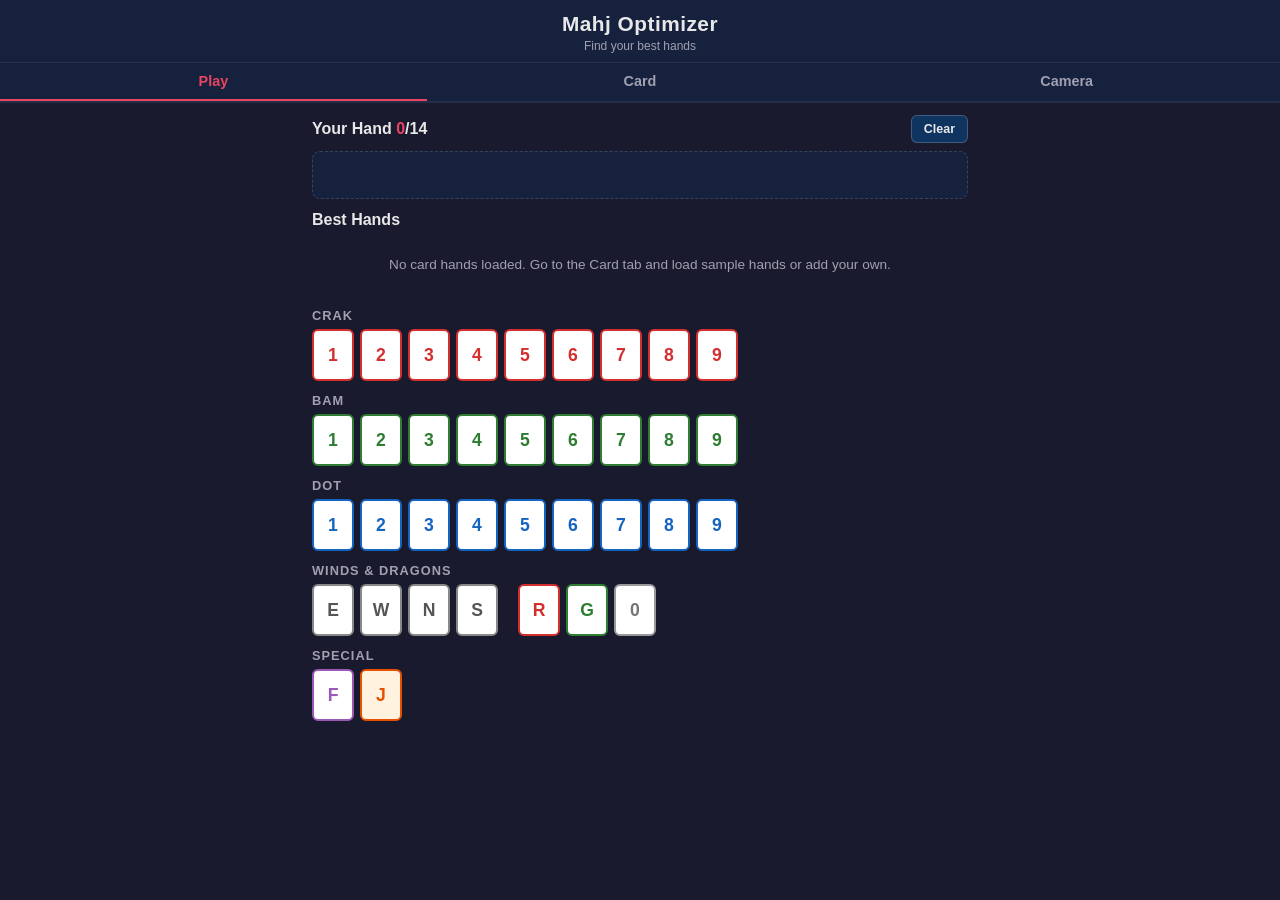
==== mahjong-hand-optimizer/standalone.html @ 04812c79 "Add standalone HTML version of Mahj Optimizer Single self-contained file with all CSS and JS inlined" ====
<!DOCTYPE html>
<html lang="en">
<head>
  <meta charset="UTF-8">
  <meta name="viewport" content="width=device-width, initial-scale=1.0, user-scalable=no">
  <meta name="theme-color" content="#1a1a2e">
  <meta name="description" content="American Mahjong hand optimizer - find the best hands to pursue from your tiles">
  <title>Mahj Optimizer</title>
  <style>
/* === Reset & Base === */
*, *::before, *::after {
  box-sizing: border-box;
  margin: 0;
  padding: 0;
}

:root {
  --bg: #1a1a2e;
  --bg-card: #16213e;
  --bg-surface: #0f3460;
  --text: #e8e8e8;
  --text-dim: #a0a0b0;
  --accent: #e94560;
  --accent-hover: #ff6b81;
  --green: #2ecc71;
  --red: #e74c3c;
  --orange: #f39c12;
  --purple: #9b59b6;
  --tile-bg: #fff;
  --tile-border: #ccc;
  --crack-color: #d32f2f;
  --bam-color: #2e7d32;
  --dot-color: #1565c0;
  --radius: 8px;
  --radius-lg: 12px;
}

html { font-size: 16px; -webkit-text-size-adjust: 100%; }

body {
  font-family: -apple-system, BlinkMacSystemFont, 'Segoe UI', Roboto, sans-serif;
  background: var(--bg);
  color: var(--text);
  min-height: 100vh;
  overflow-x: hidden;
  -webkit-tap-highlight-color: transparent;
}

.header {
  text-align: center;
  padding: 12px 16px 8px;
  background: var(--bg-card);
  border-bottom: 1px solid rgba(255,255,255,0.08);
}
.header-title { font-size: 1.3rem; font-weight: 700; letter-spacing: 0.5px; }
.header-subtitle { font-size: 0.75rem; color: var(--text-dim); }

.tabs {
  display: flex;
  background: var(--bg-card);
  border-bottom: 2px solid rgba(255,255,255,0.06);
  position: sticky;
  top: 0;
  z-index: 100;
}
.tab {
  flex: 1; padding: 10px 0; font-size: 0.9rem; font-weight: 600;
  color: var(--text-dim); background: none; border: none; cursor: pointer;
  border-bottom: 2px solid transparent; transition: color 0.2s, border-color 0.2s;
}
.tab.active { color: var(--accent); border-bottom-color: var(--accent); }
.tab:active { opacity: 0.7; }

.tab-content { display: none; padding: 12px 12px 24px; }
.tab-content.active { display: block; }

.hand-display { margin-bottom: 12px; }
.hand-header { display: flex; align-items: center; justify-content: space-between; margin-bottom: 8px; }
.hand-header h2 { font-size: 1rem; font-weight: 600; }
#hand-count { color: var(--accent); }

.tile-row {
  display: flex; flex-wrap: wrap; gap: 4px; min-height: 48px; padding: 8px;
  background: var(--bg-card); border-radius: var(--radius);
  border: 1px dashed rgba(255,255,255,0.15);
}
.tile-row .hand-tile {
  width: 36px; height: 46px; display: flex; align-items: center; justify-content: center;
  font-size: 0.8rem; font-weight: 700; border-radius: 4px; background: var(--tile-bg);
  color: #333; cursor: pointer; border: 1.5px solid var(--tile-border);
  transition: transform 0.1s; user-select: none;
}
.hand-tile:active { transform: scale(0.9); }
.hand-tile.tile-crack { color: var(--crack-color); border-color: var(--crack-color); }
.hand-tile.tile-bam { color: var(--bam-color); border-color: var(--bam-color); }
.hand-tile.tile-dot { color: var(--dot-color); border-color: var(--dot-color); }
.hand-tile.tile-wind { color: #555; border-color: #888; }
.hand-tile.tile-dragon-red { color: var(--crack-color); border-color: var(--crack-color); }
.hand-tile.tile-dragon-green { color: var(--bam-color); border-color: var(--bam-color); }
.hand-tile.tile-dragon-soap { color: #757575; border-color: #999; }
.hand-tile.tile-flower { color: var(--purple); border-color: var(--purple); }
.hand-tile.tile-joker { color: #e65100; border-color: #e65100; }

.picker-section { margin-top: 16px; }
.picker-section h3 {
  font-size: 0.8rem; font-weight: 600; color: var(--text-dim);
  margin: 12px 0 6px; text-transform: uppercase; letter-spacing: 1px;
}
.tile-picker { display: flex; flex-wrap: wrap; gap: 6px; }
.picker-gap { width: 8px; }

.tile-btn {
  width: 38px; height: 48px; display: flex; align-items: center; justify-content: center;
  font-size: 1rem; font-weight: 700; border-radius: 6px; background: var(--tile-bg);
  border: 2px solid var(--tile-border); cursor: pointer;
  transition: transform 0.1s, box-shadow 0.1s; user-select: none;
}
.tile-btn:active { transform: scale(0.92); }
.tile-btn.tile-crack { color: var(--crack-color); border-color: var(--crack-color); }
.tile-btn.tile-bam { color: var(--bam-color); border-color: var(--bam-color); }
.tile-btn.tile-dot { color: var(--dot-color); border-color: var(--dot-color); }
.tile-btn.tile-wind { color: #555; border-color: #888; }
.tile-btn.tile-dragon-red { color: var(--crack-color); border-color: var(--crack-color); }
.tile-btn.tile-dragon-green { color: var(--bam-color); border-color: var(--bam-color); }
.tile-btn.tile-dragon-soap { color: #757575; border-color: #999; }
.tile-btn.tile-flower { color: var(--purple); border-color: var(--purple); }
.tile-btn.tile-joker { color: #e65100; border-color: #e65100; background: #fff3e0; }
.tile-btn.maxed { opacity: 0.35; pointer-events: none; }

.results-section { margin-top: 4px; }
.results-section h2 { font-size: 1rem; font-weight: 600; margin-bottom: 8px; }
.results-placeholder { color: var(--text-dim); font-size: 0.85rem; text-align: center; padding: 20px 12px; }
.results-list { display: flex; flex-direction: column; gap: 8px; }

.result-card {
  background: var(--bg-card); border-radius: var(--radius); padding: 12px;
  border-left: 4px solid var(--accent);
}
.result-card.top-match { border-left-color: var(--green); }
.result-header { display: flex; justify-content: space-between; align-items: center; margin-bottom: 6px; }
.result-category { font-size: 0.75rem; color: var(--text-dim); text-transform: uppercase; letter-spacing: 0.5px; }
.result-score { font-size: 1.1rem; font-weight: 700; color: var(--green); }
.result-description {
  font-size: 0.85rem; color: var(--text); margin-bottom: 8px;
  font-family: 'SF Mono', 'Fira Code', monospace;
}
.result-bar { height: 6px; background: rgba(255,255,255,0.1); border-radius: 3px; margin-bottom: 8px; overflow: hidden; }
.result-bar-fill { height: 100%; border-radius: 3px; background: var(--green); transition: width 0.3s ease; }
.result-tiles { display: flex; flex-wrap: wrap; gap: 3px; margin-bottom: 6px; }
.result-tile { font-size: 0.7rem; font-weight: 600; padding: 2px 5px; border-radius: 3px; background: rgba(46,204,113,0.2); color: var(--green); }
.result-tile.needed { background: rgba(231,76,60,0.2); color: var(--red); }
.result-meta { display: flex; gap: 12px; font-size: 0.7rem; color: var(--text-dim); }
.result-meta .concealed { color: var(--orange); }

.card-section { max-width: 600px; }
.card-header { display: flex; align-items: center; justify-content: space-between; margin-bottom: 8px; }
.card-header h2 { font-size: 1.1rem; }
.card-actions { display: flex; gap: 6px; }
.card-info { font-size: 0.82rem; color: var(--text-dim); margin-bottom: 16px; line-height: 1.4; }
.card-list { display: flex; flex-direction: column; gap: 8px; }
.card-item { background: var(--bg-card); border-radius: var(--radius); padding: 10px 12px; display: flex; justify-content: space-between; align-items: center; }
.card-item-info { flex: 1; }
.card-item-category { font-size: 0.7rem; color: var(--text-dim); text-transform: uppercase; letter-spacing: 0.5px; }
.card-item-desc { font-size: 0.82rem; font-family: 'SF Mono', 'Fira Code', monospace; margin-top: 2px; }
.card-item-meta { font-size: 0.7rem; color: var(--text-dim); margin-top: 2px; }
.card-item .btn-remove { background: none; border: none; color: var(--red); font-size: 1.1rem; cursor: pointer; padding: 4px 8px; border-radius: 4px; }
.card-item .btn-remove:active { background: rgba(231,76,60,0.2); }
.card-empty { text-align: center; padding: 30px 16px; color: var(--text-dim); font-size: 0.9rem; }

.import-export { margin-top: 20px; background: var(--bg-card); border-radius: var(--radius); padding: 12px; }
.import-export summary { font-size: 0.85rem; cursor: pointer; color: var(--text-dim); }
.import-export-content { margin-top: 10px; display: flex; flex-direction: column; gap: 8px; }
.import-textarea {
  width: 100%; background: var(--bg); color: var(--text);
  border: 1px solid rgba(255,255,255,0.15); border-radius: var(--radius);
  padding: 8px; font-size: 0.8rem; font-family: 'SF Mono', 'Fira Code', monospace; resize: vertical;
}

.camera-section { display: flex; justify-content: center; align-items: center; min-height: 60vh; }
.camera-placeholder { text-align: center; color: var(--text-dim); }
.camera-icon { font-size: 4rem; margin-bottom: 12px; }
.camera-placeholder h2 { margin-bottom: 8px; color: var(--text); }
.camera-placeholder p { font-size: 0.9rem; line-height: 1.5; }

.btn-sm {
  padding: 6px 12px; font-size: 0.78rem; font-weight: 600;
  border: 1px solid rgba(255,255,255,0.2); border-radius: 6px;
  background: var(--bg-surface); color: var(--text); cursor: pointer;
  transition: background 0.15s;
}
.btn-sm:active { background: rgba(255,255,255,0.1); }
.btn-danger { border-color: var(--red); color: var(--red); }
.btn-danger:active { background: rgba(231,76,60,0.2); }
.hidden { display: none !important; }

@media (min-width: 480px) {
  .tile-btn { width: 42px; height: 52px; font-size: 1.1rem; }
  .tile-row .hand-tile { width: 40px; height: 50px; font-size: 0.85rem; }
}
@media (min-width: 768px) {
  .tab-content { max-width: 680px; margin: 0 auto; }
}
  </style>
</head>
<body>
  <div id="app">
    <header class="header">
      <h1 class="header-title">Mahj Optimizer</h1>
      <span class="header-subtitle">Find your best hands</span>
    </header>

    <nav class="tabs">
      <button class="tab active" data-tab="play">Play</button>
      <button class="tab" data-tab="card">Card</button>
      <button class="tab" data-tab="camera">Camera</button>
    </nav>

    <main id="tab-play" class="tab-content active">
      <section class="hand-display">
        <div class="hand-header">
          <h2>Your Hand <span id="hand-count">0</span>/14</h2>
          <button id="clear-hand" class="btn-sm">Clear</button>
        </div>
        <div id="player-hand" class="tile-row"></div>
      </section>

      <section class="results-section">
        <h2>Best Hands</h2>
        <div id="results-list" class="results-list">
          <p class="results-placeholder">Tap tiles below to add them to your hand. Matching hands will appear here.</p>
        </div>
      </section>

      <section class="picker-section">
        <h3>Crak</h3>
        <div class="tile-picker" data-suit="crack">
          <button class="tile-btn tile-crack" data-tile="crack-1">1</button>
          <button class="tile-btn tile-crack" data-tile="crack-2">2</button>
          <button class="tile-btn tile-crack" data-tile="crack-3">3</button>
          <button class="tile-btn tile-crack" data-tile="crack-4">4</button>
          <button class="tile-btn tile-crack" data-tile="crack-5">5</button>
          <button class="tile-btn tile-crack" data-tile="crack-6">6</button>
          <button class="tile-btn tile-crack" data-tile="crack-7">7</button>
          <button class="tile-btn tile-crack" data-tile="crack-8">8</button>
          <button class="tile-btn tile-crack" data-tile="crack-9">9</button>
        </div>

        <h3>Bam</h3>
        <div class="tile-picker" data-suit="bam">
          <button class="tile-btn tile-bam" data-tile="bam-1">1</button>
          <button class="tile-btn tile-bam" data-tile="bam-2">2</button>
          <button class="tile-btn tile-bam" data-tile="bam-3">3</button>
          <button class="tile-btn tile-bam" data-tile="bam-4">4</button>
          <button class="tile-btn tile-bam" data-tile="bam-5">5</button>
          <button class="tile-btn tile-bam" data-tile="bam-6">6</button>
          <button class="tile-btn tile-bam" data-tile="bam-7">7</button>
          <button class="tile-btn tile-bam" data-tile="bam-8">8</button>
          <button class="tile-btn tile-bam" data-tile="bam-9">9</button>
        </div>

        <h3>Dot</h3>
        <div class="tile-picker" data-suit="dot">
          <button class="tile-btn tile-dot" data-tile="dot-1">1</button>
          <button class="tile-btn tile-dot" data-tile="dot-2">2</button>
          <button class="tile-btn tile-dot" data-tile="dot-3">3</button>
          <button class="tile-btn tile-dot" data-tile="dot-4">4</button>
          <button class="tile-btn tile-dot" data-tile="dot-5">5</button>
          <button class="tile-btn tile-dot" data-tile="dot-6">6</button>
          <button class="tile-btn tile-dot" data-tile="dot-7">7</button>
          <button class="tile-btn tile-dot" data-tile="dot-8">8</button>
          <button class="tile-btn tile-dot" data-tile="dot-9">9</button>
        </div>

        <h3>Winds &amp; Dragons</h3>
        <div class="tile-picker">
          <button class="tile-btn tile-wind" data-tile="wind-E">E</button>
          <button class="tile-btn tile-wind" data-tile="wind-W">W</button>
          <button class="tile-btn tile-wind" data-tile="wind-N">N</button>
          <button class="tile-btn tile-wind" data-tile="wind-S">S</button>
          <span class="picker-gap"></span>
          <button class="tile-btn tile-dragon-red" data-tile="dragon-red">R</button>
          <button class="tile-btn tile-dragon-green" data-tile="dragon-green">G</button>
          <button class="tile-btn tile-dragon-soap" data-tile="dragon-soap">0</button>
        </div>

        <h3>Special</h3>
        <div class="tile-picker">
          <button class="tile-btn tile-flower" data-tile="flower">F</button>
          <button class="tile-btn tile-joker" data-tile="joker">J</button>
        </div>
      </section>
    </main>

    <main id="tab-card" class="tab-content">
      <section class="card-section">
        <div class="card-header">
          <h2>Your Card</h2>
          <div class="card-actions">
            <button id="load-samples" class="btn-sm">Load Samples</button>
            <button id="clear-card" class="btn-sm btn-danger">Clear All</button>
          </div>
        </div>
        <p class="card-info">
          Enter the hands from your NMJL card. Hands are saved locally on your device.
          You can start with sample hands to try the app.
        </p>
        <div id="card-list" class="card-list"></div>

        <details class="import-export">
          <summary>Import / Export</summary>
          <div class="import-export-content">
            <button id="export-card" class="btn-sm">Export JSON</button>
            <button id="import-card-btn" class="btn-sm">Import JSON</button>
            <textarea id="import-export-area" class="import-textarea" rows="6" placeholder="Paste card JSON here..."></textarea>
          </div>
        </details>
      </section>
    </main>

    <main id="tab-camera" class="tab-content">
      <section class="camera-section">
        <div class="camera-placeholder">
          <div class="camera-icon">&#128247;</div>
          <h2>Camera Coming Soon</h2>
          <p>Point your phone at your tiles for instant recognition.<br>
             This feature is under development.</p>
        </div>
      </section>
    </main>
  </div>

<script>
// ============================================================================
// tiles.js
// ============================================================================
const SUITS = ['crack', 'bam', 'dot'];
const SUIT_DISPLAY = { crack: 'Crak', bam: 'Bam', dot: 'Dot' };
const SUIT_SHORT = { crack: 'C', bam: 'B', dot: 'D' };
const SUIT_COLORS = { crack: '#d32f2f', bam: '#2e7d32', dot: '#1565c0' };
const VALUES = [1, 2, 3, 4, 5, 6, 7, 8, 9];
const WINDS = ['E', 'W', 'N', 'S'];
const WIND_NAMES = { E: 'East', W: 'West', N: 'North', S: 'South' };
const DRAGONS = ['red', 'green', 'soap'];
const DRAGON_DISPLAY = { red: 'Red', green: 'Green', soap: 'Soap' };
const DRAGON_SHORT = { red: 'R', green: 'G', soap: '0' };
const SUIT_DRAGON = { crack: 'red', bam: 'green', dot: 'soap' };
const DRAGON_SUIT = { red: 'crack', green: 'bam', soap: 'dot' };

function tile(type, ...args) {
  switch (type) {
    case 'suit': return args[0] + '-' + args[1];
    case 'wind': return 'wind-' + args[0];
    case 'dragon': return 'dragon-' + args[0];
    case 'flower': return 'flower';
    case 'joker': return 'joker';
    default: return type;
  }
}

function parseTile(id) {
  if (id === 'flower') return { type: 'flower' };
  if (id === 'joker') return { type: 'joker' };
  if (id.startsWith('wind-')) return { type: 'wind', wind: id.slice(5) };
  if (id.startsWith('dragon-')) return { type: 'dragon', dragon: id.slice(7) };
  var dash = id.indexOf('-');
  return { type: 'suit', suit: id.slice(0, dash), value: parseInt(id.slice(dash + 1)) };
}

function tileLabel(id) {
  var t = parseTile(id);
  switch (t.type) {
    case 'suit': return t.value + SUIT_SHORT[t.suit];
    case 'wind': return t.wind;
    case 'dragon': return DRAGON_SHORT[t.dragon];
    case 'flower': return 'F';
    case 'joker': return 'J';
  }
}

function tileName(id) {
  var t = parseTile(id);
  switch (t.type) {
    case 'suit': return t.value + ' ' + SUIT_DISPLAY[t.suit];
    case 'wind': return WIND_NAMES[t.wind];
    case 'dragon': return DRAGON_DISPLAY[t.dragon];
    case 'flower': return 'Flower';
    case 'joker': return 'Joker';
  }
}

function maxCount(id) {
  var t = parseTile(id);
  if (t.type === 'flower') return 8;
  if (t.type === 'joker') return 8;
  return 4;
}

// ============================================================================
// hands.js
// ============================================================================
function expandTemplate(template) {
  var variants = [];
  var suitSlots = new Set();
  for (var g of template.groups) {
    if (g.type === 'suit' && g.suit) suitSlots.add(g.suit);
    if (g.type === 'dragon' && g.dragon === 'matching' && g.matchSuit) suitSlots.add(g.matchSuit);
  }
  var slots = [...suitSlots].sort();
  var suitAssignments = generateSuitAssignments(slots, template.suitMapping || {});
  var hasN = template.groups.some(function(g) { return typeof g.value === 'string' && g.value.includes('N'); });
  var nMin = template.nMin != null ? template.nMin : 1;
  var nMax = template.nMax != null ? template.nMax : 9;
  var nValues = hasN ? range(nMin, nMax) : [0];
  for (var suits of suitAssignments) {
    for (var n of nValues) {
      var concrete = resolveHand(template, suits, n);
      if (concrete) variants.push(concrete);
    }
  }
  return variants;
}

function generateSuitAssignments(slots, mapping) {
  if (slots.length === 0) return [{}];
  var results = [];
  function recurse(idx, assigned) {
    if (idx === slots.length) { results.push(Object.assign({}, assigned)); return; }
    var slot = slots[idx];
    var constraint = mapping[slot] || 'any';
    for (var suit of SUITS) {
      var valid = true;
      if (constraint === 'different') {
        for (var s of Object.values(assigned)) { if (s === suit) { valid = false; break; } }
      } else if (constraint === 'remaining') {
        var used = new Set(Object.values(assigned));
        valid = !used.has(suit) && used.size === 2;
      } else if (constraint.startsWith && constraint.startsWith('same_as_')) {
        var ref = constraint.slice(8);
        valid = suit === assigned[ref];
      }
      if (valid) { assigned[slot] = suit; recurse(idx + 1, assigned); delete assigned[slot]; }
    }
  }
  recurse(0, {});
  return results;
}

function resolveHand(template, suitAssignment, n) {
  var groups = [];
  var allTiles = [];
  for (var g of template.groups) {
    var resolved = resolveGroup(g, suitAssignment, n);
    if (!resolved) return null;
    groups.push({ tileId: resolved.tileId, count: g.count });
    for (var i = 0; i < g.count; i++) allTiles.push(resolved.tileId);
  }
  return {
    tiles: allTiles, groups: groups,
    jokersAllowed: template.jokersAllowed !== false,
    concealed: template.concealed || false,
    value: template.value || 25,
    templateId: template.id, category: template.category,
    handNumber: template.number, description: template.description,
  };
}

function resolveGroup(group, suits, n) {
  switch (group.type) {
    case 'suit': {
      var suit = suits[group.suit];
      if (!suit) return null;
      var value = resolveValue(group.value, n);
      if (value < 1 || value > 9) return null;
      return { tileId: tile('suit', suit, value) };
    }
    case 'wind': return { tileId: tile('wind', group.wind) };
    case 'dragon': {
      if (group.dragon === 'matching') {
        var s = suits[group.matchSuit];
        if (!s) return null;
        return { tileId: tile('dragon', SUIT_DRAGON[s]) };
      }
      return { tileId: tile('dragon', group.dragon) };
    }
    case 'flower': return { tileId: tile('flower') };
    case 'joker': return { tileId: tile('joker') };
    default: return null;
  }
}

function resolveValue(expr, n) {
  if (typeof expr === 'number') return expr;
  if (expr === 'N') return n;
  var match = expr.match(/^N([+-])(\d+)$/);
  if (match) { var k = parseInt(match[2]); return match[1] === '+' ? n + k : n - k; }
  return parseInt(expr) || 0;
}

function range(min, max) { var arr = []; for (var i = min; i <= max; i++) arr.push(i); return arr; }

function handSize(template) {
  return template.groups.reduce(function(sum, g) { return sum + g.count; }, 0);
}

// ============================================================================
// matching.js
// ============================================================================
function scoreHand(playerTiles, concreteHand) {
  var available = {};
  for (var t of playerTiles) available[t] = (available[t] || 0) + 1;
  var jokersLeft = available['joker'] || 0;
  var totalMatched = 0, jokersUsed = 0;
  var tilesNeeded = [], tilesMatched = [];
  for (var group of concreteHand.groups) {
    var tileId = group.tileId, count = group.count;
    var matched = 0, remaining = count;
    if (tileId === 'joker') {
      var use = Math.min(jokersLeft, remaining);
      jokersLeft -= use; matched += use; remaining -= use;
      for (var i = 0; i < use; i++) tilesMatched.push('joker');
    } else {
      var have = available[tileId] || 0;
      var use2 = Math.min(have, remaining);
      available[tileId] = (available[tileId] || 0) - use2;
      matched += use2; remaining -= use2;
      for (var i = 0; i < use2; i++) tilesMatched.push(tileId);
      if (remaining > 0 && count >= 3 && concreteHand.jokersAllowed) {
        var jokerUse = Math.min(jokersLeft, remaining);
        jokersLeft -= jokerUse; jokersUsed += jokerUse;
        matched += jokerUse; remaining -= jokerUse;
        for (var j = 0; j < jokerUse; j++) tilesMatched.push('joker');
      }
    }
    totalMatched += matched;
    for (var i = 0; i < remaining; i++) tilesNeeded.push(tileId);
  }
  var totalTiles = concreteHand.tiles.length;
  return {
    hand: concreteHand, score: totalTiles > 0 ? totalMatched / totalTiles : 0,
    matched: totalMatched, total: totalTiles, needed: tilesNeeded.length,
    tilesNeeded: tilesNeeded, tilesMatched: tilesMatched, jokersUsed: jokersUsed,
  };
}

function rankHands(playerTiles, allConcreteHands, options) {
  options = options || {};
  var topN = options.topN || 10;
  var bestPerTemplate = options.bestPerTemplate !== false;
  var results = allConcreteHands.map(function(hand) { return scoreHand(playerTiles, hand); });
  if (bestPerTemplate) {
    var best = new Map();
    for (var r of results) {
      var key = r.hand.templateId;
      var existing = best.get(key);
      if (!existing || r.score > existing.score || (r.score === existing.score && r.jokersUsed < existing.jokersUsed)) {
        best.set(key, r);
      }
    }
    results = [...best.values()];
  }
  results.sort(function(a, b) {
    if (b.score !== a.score) return b.score - a.score;
    if (a.needed !== b.needed) return a.needed - b.needed;
    return (b.hand.value || 0) - (a.hand.value || 0);
  });
  return results.slice(0, topN);
}

// ============================================================================
// sample-hands.js
// ============================================================================
var SAMPLE_HANDS = [
  {
    id: 'sample-cr-1', category: 'Consecutive Run', number: 1,
    description: 'NNNN (N+1)(N+1)(N+1)(N+1) (N+2)(N+2)(N+2)(N+2) (N+3)(N+3)  [one suit]',
    groups: [
      { count: 4, type: 'suit', suit: 'A', value: 'N' },
      { count: 4, type: 'suit', suit: 'A', value: 'N+1' },
      { count: 4, type: 'suit', suit: 'A', value: 'N+2' },
      { count: 2, type: 'suit', suit: 'A', value: 'N+3' },
    ],
    nMin: 1, nMax: 6, concealed: false, jokersAllowed: true, value: 25,
  },
  {
    id: 'sample-cr-2', category: 'Consecutive Run', number: 2,
    description: 'NNN (N+1)(N+1)(N+1) (N+2)(N+2)(N+2) NN DD  [one suit + matching dragon]',
    groups: [
      { count: 3, type: 'suit', suit: 'A', value: 'N' },
      { count: 3, type: 'suit', suit: 'A', value: 'N+1' },
      { count: 3, type: 'suit', suit: 'A', value: 'N+2' },
      { count: 2, type: 'suit', suit: 'A', value: 'N+3' },
      { count: 3, type: 'dragon', dragon: 'matching', matchSuit: 'A' },
    ],
    nMin: 1, nMax: 6, concealed: false, jokersAllowed: true, value: 25,
  },
  {
    id: 'sample-aln-1', category: 'Like Numbers', number: 1,
    description: 'NNNN NNNN NNNN DD  [three suits, same number + dragon pair]',
    groups: [
      { count: 4, type: 'suit', suit: 'A', value: 'N' },
      { count: 4, type: 'suit', suit: 'B', value: 'N' },
      { count: 4, type: 'suit', suit: 'C', value: 'N' },
      { count: 2, type: 'dragon', dragon: 'red' },
    ],
    suitMapping: { A: 'any', B: 'different', C: 'remaining' },
    nMin: 1, nMax: 9, concealed: false, jokersAllowed: true, value: 30,
  },
  {
    id: 'sample-even-1', category: '2468', number: 1,
    description: '2222 4444 6666 88  [one suit]',
    groups: [
      { count: 4, type: 'suit', suit: 'A', value: 2 },
      { count: 4, type: 'suit', suit: 'A', value: 4 },
      { count: 4, type: 'suit', suit: 'A', value: 6 },
      { count: 2, type: 'suit', suit: 'A', value: 8 },
    ],
    concealed: false, jokersAllowed: true, value: 25,
  },
  {
    id: 'sample-even-2', category: '2468', number: 2,
    description: '22 444 666 8888  [one suit]',
    groups: [
      { count: 2, type: 'suit', suit: 'A', value: 2 },
      { count: 3, type: 'suit', suit: 'A', value: 4 },
      { count: 3, type: 'suit', suit: 'A', value: 6 },
      { count: 4, type: 'suit', suit: 'A', value: 8 },
      { count: 2, type: 'dragon', dragon: 'matching', matchSuit: 'A' },
    ],
    concealed: false, jokersAllowed: true, value: 25,
  },
  {
    id: 'sample-odd-1', category: '13579', number: 1,
    description: '111 333 5555 7 9  [one suit, concealed]',
    groups: [
      { count: 3, type: 'suit', suit: 'A', value: 1 },
      { count: 3, type: 'suit', suit: 'A', value: 3 },
      { count: 4, type: 'suit', suit: 'A', value: 5 },
      { count: 2, type: 'suit', suit: 'A', value: 7 },
      { count: 2, type: 'suit', suit: 'A', value: 9 },
    ],
    concealed: true, jokersAllowed: true, value: 30,
  },
  {
    id: 'sample-wd-1', category: 'Winds & Dragons', number: 1,
    description: 'EEEE WWWW NNNN SS  [all winds]',
    groups: [
      { count: 4, type: 'wind', wind: 'E' },
      { count: 4, type: 'wind', wind: 'W' },
      { count: 4, type: 'wind', wind: 'N' },
      { count: 2, type: 'wind', wind: 'S' },
    ],
    concealed: false, jokersAllowed: true, value: 25,
  },
  {
    id: 'sample-wd-2', category: 'Winds & Dragons', number: 2,
    description: 'FF NNNN SSSS DDDD  [flowers + N/S winds + any dragon]',
    groups: [
      { count: 2, type: 'flower' },
      { count: 4, type: 'wind', wind: 'N' },
      { count: 4, type: 'wind', wind: 'S' },
      { count: 4, type: 'dragon', dragon: 'green' },
    ],
    concealed: false, jokersAllowed: true, value: 25,
  },
  {
    id: 'sample-369-1', category: '369', number: 1,
    description: '333 6666 9999 DD  [one suit + matching dragon]',
    groups: [
      { count: 3, type: 'suit', suit: 'A', value: 3 },
      { count: 4, type: 'suit', suit: 'A', value: 6 },
      { count: 4, type: 'suit', suit: 'A', value: 9 },
      { count: 3, type: 'dragon', dragon: 'matching', matchSuit: 'A' },
    ],
    concealed: false, jokersAllowed: true, value: 25,
  },
  {
    id: 'sample-sp-1', category: 'Singles & Pairs', number: 1,
    description: '11 33 55 77 99 DD FF  [odds + matching dragon + flowers, one suit]',
    groups: [
      { count: 2, type: 'suit', suit: 'A', value: 1 },
      { count: 2, type: 'suit', suit: 'A', value: 3 },
      { count: 2, type: 'suit', suit: 'A', value: 5 },
      { count: 2, type: 'suit', suit: 'A', value: 7 },
      { count: 2, type: 'suit', suit: 'A', value: 9 },
      { count: 2, type: 'dragon', dragon: 'matching', matchSuit: 'A' },
      { count: 2, type: 'flower' },
    ],
    concealed: true, jokersAllowed: false, value: 50,
  },
];

// ============================================================================
// card-store.js
// ============================================================================
var STORAGE_KEY = 'mahj-optimizer-card';

function loadCard() {
  try { var raw = localStorage.getItem(STORAGE_KEY); if (!raw) return []; return JSON.parse(raw); }
  catch(e) { return []; }
}
function saveCard(templates) { localStorage.setItem(STORAGE_KEY, JSON.stringify(templates)); }
function clearCard() { localStorage.removeItem(STORAGE_KEY); }
function exportCard() { return JSON.stringify(loadCard(), null, 2); }
function importCard(json) {
  var templates = JSON.parse(json);
  if (!Array.isArray(templates)) throw new Error('Invalid card data: expected array');
  saveCard(templates);
  return templates;
}

// ============================================================================
// app.js
// ============================================================================
var state = {
  playerTiles: [],
  concreteHands: [],
  cardTemplates: [],
};

document.addEventListener('DOMContentLoaded', function() {
  initTabs();
  initTilePicker();
  initHandDisplay();
  initCardTab();
  loadCardData();
  updateAll();
});

function initTabs() {
  var tabs = document.querySelectorAll('.tab');
  tabs.forEach(function(tab) {
    tab.addEventListener('click', function() {
      tabs.forEach(function(t) { t.classList.remove('active'); });
      document.querySelectorAll('.tab-content').forEach(function(c) { c.classList.remove('active'); });
      tab.classList.add('active');
      document.getElementById('tab-' + tab.dataset.tab).classList.add('active');
    });
  });
}

function initTilePicker() {
  document.querySelectorAll('.tile-btn').forEach(function(btn) {
    btn.addEventListener('click', function() { addTile(btn.dataset.tile); });
  });
}

function addTile(tileId) {
  if (state.playerTiles.length >= 14) return;
  var current = state.playerTiles.filter(function(t) { return t === tileId; }).length;
  if (current >= maxCount(tileId)) return;
  state.playerTiles.push(tileId);
  updateAll();
}

function removeTile(index) { state.playerTiles.splice(index, 1); updateAll(); }
function clearHand() { state.playerTiles = []; updateAll(); }

function initHandDisplay() {
  document.getElementById('clear-hand').addEventListener('click', clearHand);
}

function renderHand() {
  var container = document.getElementById('player-hand');
  var count = document.getElementById('hand-count');
  count.textContent = state.playerTiles.length;
  container.innerHTML = '';
  if (state.playerTiles.length === 0) return;
  state.playerTiles.forEach(function(tileId, idx) {
    var el = document.createElement('button');
    el.className = 'hand-tile ' + tileClass(tileId);
    el.textContent = tileLabel(tileId);
    el.title = tileName(tileId) + ' (tap to remove)';
    el.addEventListener('click', function() { removeTile(idx); });
    container.appendChild(el);
  });
}

function renderResults() {
  var container = document.getElementById('results-list');
  if (state.playerTiles.length === 0 || state.concreteHands.length === 0) {
    var msg = state.concreteHands.length === 0
      ? 'No card hands loaded. Go to the Card tab and load sample hands or add your own.'
      : 'Tap tiles below to add them to your hand. Matching hands will appear here.';
    container.innerHTML = '<p class="results-placeholder">' + msg + '</p>';
    return;
  }
  var ranked = rankHands(state.playerTiles, state.concreteHands, { topN: 10 });
  if (ranked.length === 0) {
    container.innerHTML = '<p class="results-placeholder">No matching hands found.</p>';
    return;
  }
  container.innerHTML = '';
  ranked.forEach(function(result, i) {
    var pct = Math.round(result.score * 100);
    var card = document.createElement('div');
    card.className = 'result-card' + (i === 0 ? ' top-match' : '');
    var neededCounts = {};
    for (var t of result.tilesNeeded) neededCounts[t] = (neededCounts[t] || 0) + 1;
    var matchedCounts = {};
    for (var t of result.tilesMatched) matchedCounts[t] = (matchedCounts[t] || 0) + 1;
    var matchedHtml = Object.entries(matchedCounts)
      .map(function(e) { return '<span class="result-tile">' + tileLabel(e[0]) + (e[1] > 1 ? ' x' + e[1] : '') + '</span>'; }).join('');
    var neededHtml = Object.entries(neededCounts)
      .map(function(e) { return '<span class="result-tile needed">' + tileLabel(e[0]) + (e[1] > 1 ? ' x' + e[1] : '') + '</span>'; }).join('');
    var meta = [];
    meta.push((result.hand.value || 25) + ' pts');
    if (result.hand.concealed) meta.push('<span class="concealed">Concealed</span>');
    if (result.jokersUsed > 0) meta.push(result.jokersUsed + ' joker' + (result.jokersUsed > 1 ? 's' : '') + ' used');
    if (!result.hand.jokersAllowed) meta.push('No jokers');
    card.innerHTML =
      '<div class="result-header">' +
        '<span class="result-category">' + result.hand.category + ' #' + result.hand.handNumber + '</span>' +
        '<span class="result-score">' + pct + '%</span>' +
      '</div>' +
      '<div class="result-description">' + result.hand.description + '</div>' +
      '<div class="result-bar"><div class="result-bar-fill" style="width:' + pct + '%"></div></div>' +
      '<div class="result-tiles">' + matchedHtml + (neededHtml ? (matchedHtml ? ' ' : '') + neededHtml : '') + '</div>' +
      '<div class="result-meta">' + meta.join(' &middot; ') + '</div>';
    container.appendChild(card);
  });
}

function initCardTab() {
  document.getElementById('load-samples').addEventListener('click', function() {
    for (var h of SAMPLE_HANDS) {
      if (!state.cardTemplates.find(function(t) { return t.id === h.id; })) state.cardTemplates.push(h);
    }
    saveCard(state.cardTemplates);
    rebuildConcreteHands(); renderCardList(); updateAll();
  });
  document.getElementById('clear-card').addEventListener('click', function() {
    if (confirm('Remove all hands from your card?')) {
      clearCard(); state.cardTemplates = []; state.concreteHands = [];
      renderCardList(); updateAll();
    }
  });
  document.getElementById('export-card').addEventListener('click', function() {
    document.getElementById('import-export-area').value = exportCard();
  });
  document.getElementById('import-card-btn').addEventListener('click', function() {
    var json = document.getElementById('import-export-area').value.trim();
    if (!json) return;
    try {
      var templates = importCard(json);
      state.cardTemplates = templates;
      rebuildConcreteHands(); renderCardList(); updateAll();
    } catch (e) { alert('Invalid JSON: ' + e.message); }
  });
}

function loadCardData() {
  state.cardTemplates = loadCard();
  rebuildConcreteHands(); renderCardList();
}

function rebuildConcreteHands() {
  state.concreteHands = [];
  for (var template of state.cardTemplates) {
    try { state.concreteHands.push(...expandTemplate(template)); }
    catch (e) { console.warn('Failed to expand template ' + template.id + ':', e); }
  }
}

function renderCardList() {
  var container = document.getElementById('card-list');
  if (state.cardTemplates.length === 0) {
    container.innerHTML = '<div class="card-empty"><p>No hands loaded yet.</p><p>Tap "Load Samples" to try example hands, or import your own card data.</p></div>';
    return;
  }
  container.innerHTML = '';
  var byCategory = {};
  for (var t of state.cardTemplates) {
    if (!byCategory[t.category]) byCategory[t.category] = [];
    byCategory[t.category].push(t);
  }
  for (var [cat, hands] of Object.entries(byCategory)) {
    for (var h of hands) {
      var size = handSize(h);
      var variants = expandTemplate(h).length;
      var item = document.createElement('div');
      item.className = 'card-item';
      item.innerHTML =
        '<div class="card-item-info">' +
          '<div class="card-item-category">' + cat + ' #' + h.number + '</div>' +
          '<div class="card-item-desc">' + h.description + '</div>' +
          '<div class="card-item-meta">' +
            h.value + ' pts &middot; ' + size + ' tiles &middot; ' + variants + ' variant' + (variants !== 1 ? 's' : '') +
            (h.concealed ? ' &middot; Concealed' : '') +
            (!h.jokersAllowed ? ' &middot; No Jokers' : '') +
          '</div>' +
        '</div>' +
        '<button class="btn-remove" data-id="' + h.id + '" title="Remove">&times;</button>';
      container.appendChild(item);
    }
  }
  container.querySelectorAll('.btn-remove').forEach(function(btn) {
    btn.addEventListener('click', function() {
      var id = btn.dataset.id;
      state.cardTemplates = state.cardTemplates.filter(function(t) { return t.id !== id; });
      saveCard(state.cardTemplates);
      rebuildConcreteHands(); renderCardList(); updateAll();
    });
  });
}

function updatePickerState() {
  document.querySelectorAll('.tile-btn').forEach(function(btn) {
    var tileId = btn.dataset.tile;
    var current = state.playerTiles.filter(function(t) { return t === tileId; }).length;
    var atMax = current >= maxCount(tileId) || state.playerTiles.length >= 14;
    btn.classList.toggle('maxed', atMax);
  });
}

function updateAll() { renderHand(); renderResults(); updatePickerState(); }

function tileClass(id) {
  var t = parseTile(id);
  switch (t.type) {
    case 'suit': return 'tile-' + t.suit;
    case 'wind': return 'tile-wind';
    case 'dragon': return 'tile-dragon-' + t.dragon;
    case 'flower': return 'tile-flower';
    case 'joker': return 'tile-joker';
    default: return '';
  }
}
</script>
</body>
</html>
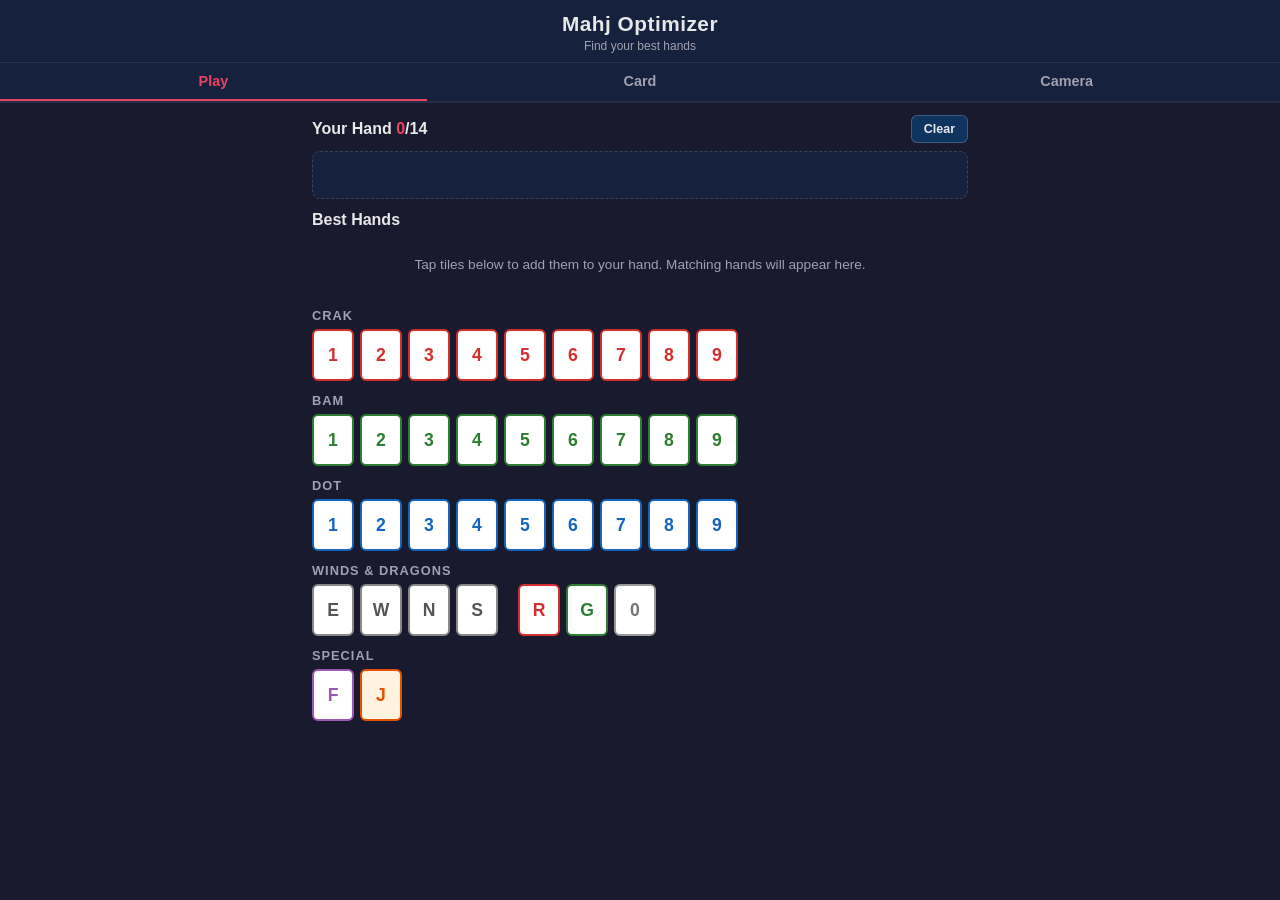
==== commit 2dbb1223: "Fix standalone.html: auto-load samples and handle localStorage errors - Auto-load sample hands on fi" ====
--- a/mahjong-hand-optimizer/standalone.html
+++ b/mahjong-hand-optimizer/standalone.html
@@ -227,7 +227,7 @@
       <section class="results-section">
         <h2>Best Hands</h2>
         <div id="results-list" class="results-list">
-          <p class="results-placeholder">Tap tiles below to add them to your hand. Matching hands will appear here.</p>
+          <p class="results-placeholder">Tap tiles below to build your hand. Best matching hands will appear here.</p>
         </div>
       </section>
 
@@ -698,8 +698,12 @@
   try { var raw = localStorage.getItem(STORAGE_KEY); if (!raw) return []; return JSON.parse(raw); }
   catch(e) { return []; }
 }
-function saveCard(templates) { localStorage.setItem(STORAGE_KEY, JSON.stringify(templates)); }
-function clearCard() { localStorage.removeItem(STORAGE_KEY); }
+function saveCard(templates) {
+  try { localStorage.setItem(STORAGE_KEY, JSON.stringify(templates)); } catch(e) { /* file:// may block */ }
+}
+function clearCard() {
+  try { localStorage.removeItem(STORAGE_KEY); } catch(e) {}
+}
 function exportCard() { return JSON.stringify(loadCard(), null, 2); }
 function importCard(json) {
   var templates = JSON.parse(json);
@@ -718,12 +722,26 @@
 };
 
 document.addEventListener('DOMContentLoaded', function() {
-  initTabs();
-  initTilePicker();
-  initHandDisplay();
-  initCardTab();
-  loadCardData();
-  updateAll();
+  try {
+    initTabs();
+    initTilePicker();
+    initHandDisplay();
+    initCardTab();
+    loadCardData();
+    // Auto-load sample hands on first visit so app works immediately
+    if (state.cardTemplates.length === 0) {
+      for (var h of SAMPLE_HANDS) {
+        state.cardTemplates.push(h);
+      }
+      try { saveCard(state.cardTemplates); } catch(e) { /* localStorage may fail on file:// */ }
+      rebuildConcreteHands();
+      renderCardList();
+    }
+    updateAll();
+  } catch(e) {
+    document.body.innerHTML = '<div style="color:white;padding:20px;font-family:sans-serif">' +
+      '<h2>Error starting app</h2><pre>' + e.message + '\n' + e.stack + '</pre></div>';
+  }
 });
 
 function initTabs() {
